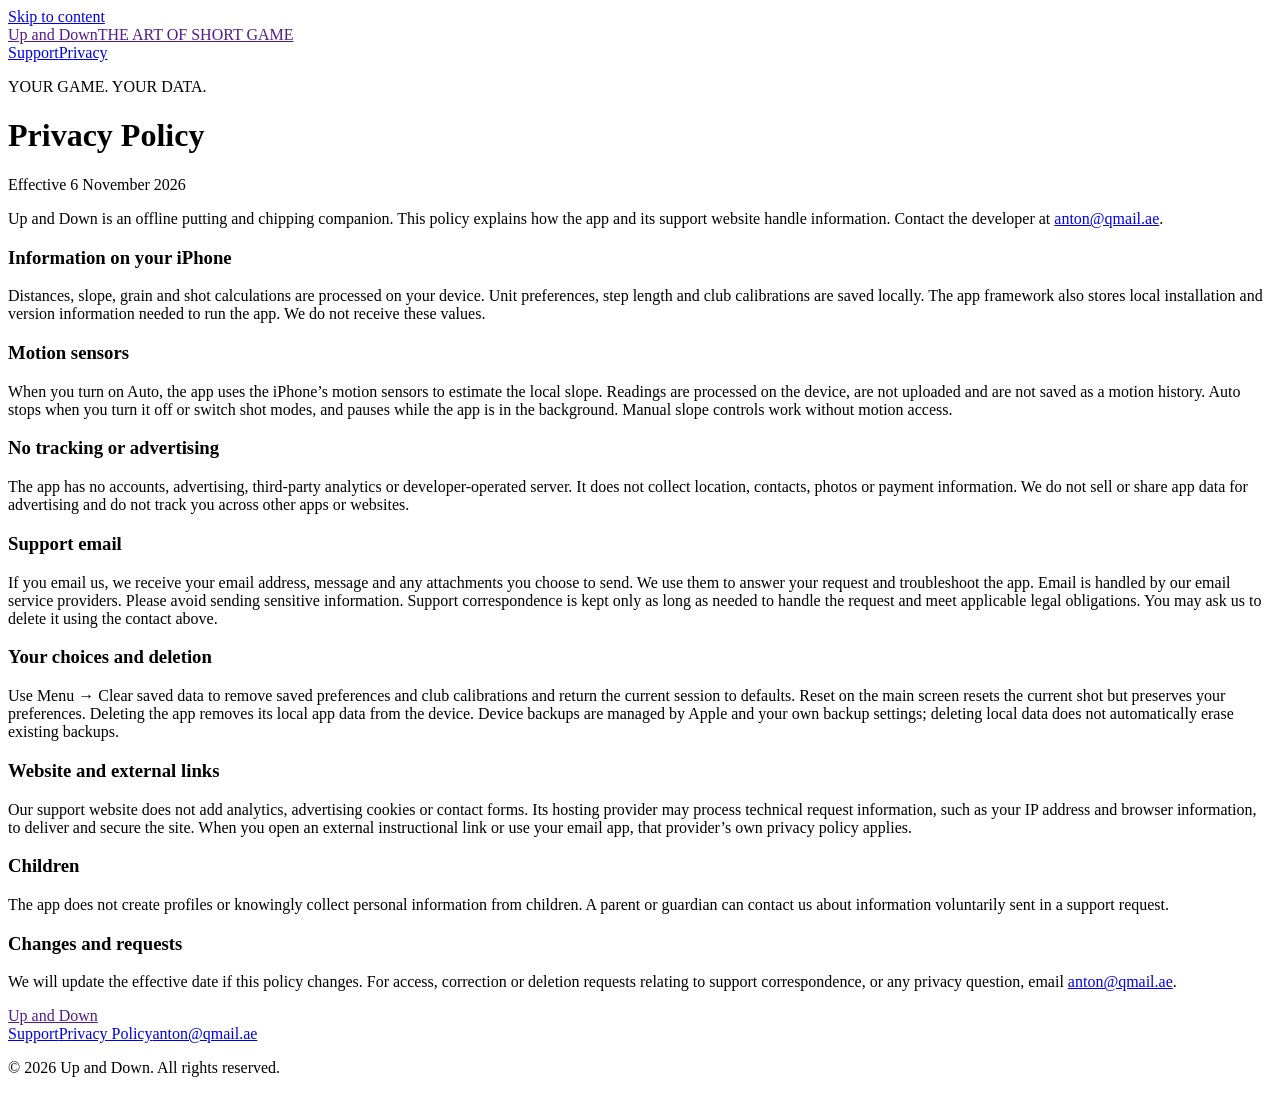
==== privacy/index.html @ eceee54b "Publish Up and Down support and privacy website" ====
<!doctype html><html lang="en"><head><base href="/up-and-down-support/"><meta charset="utf-8"><meta name="viewport" content="width=device-width,initial-scale=1"><meta name="description" content="Up and Down — an iPhone companion for putting and chipping. Support, practical guidance and privacy information."><meta name="theme-color" content="#849640"><link rel="icon" href="assets/icon.png"><link rel="stylesheet" href="style.css"><title>Privacy Policy · Up and Down</title></head><body><a class="skip" href="#main">Skip to content</a><header><a class="brand" href="">Up and Down<span>THE ART OF SHORT GAME</span></a><nav aria-label="Main navigation"><a href="support/">Support</a><a href="privacy/">Privacy</a></nav></header><main id="main" class="article"><p class="eyebrow">YOUR GAME. YOUR DATA.</p><h1>Privacy Policy</h1><p class="policy-date">Effective 6 November 2026</p>
<p>Up and Down is an offline putting and chipping companion. This policy explains how the app and its support website handle information. Contact the developer at <a href="mailto:anton@qmail.ae">anton@qmail.ae</a>.</p>
<h3>Information on your iPhone</h3><p>Distances, slope, grain and shot calculations are processed on your device. Unit preferences, step length and club calibrations are saved locally. The app framework also stores local installation and version information needed to run the app. We do not receive these values.</p>
<h3>Motion sensors</h3><p>When you turn on Auto, the app uses the iPhone’s motion sensors to estimate the local slope. Readings are processed on the device, are not uploaded and are not saved as a motion history. Auto stops when you turn it off or switch shot modes, and pauses while the app is in the background. Manual slope controls work without motion access.</p>
<h3>No tracking or advertising</h3><p>The app has no accounts, advertising, third-party analytics or developer-operated server. It does not collect location, contacts, photos or payment information. We do not sell or share app data for advertising and do not track you across other apps or websites.</p>
<h3>Support email</h3><p>If you email us, we receive your email address, message and any attachments you choose to send. We use them to answer your request and troubleshoot the app. Email is handled by our email service providers. Please avoid sending sensitive information. Support correspondence is kept only as long as needed to handle the request and meet applicable legal obligations. You may ask us to delete it using the contact above.</p>
<h3>Your choices and deletion</h3><p>Use Menu → Clear saved data to remove saved preferences and club calibrations and return the current session to defaults. Reset on the main screen resets the current shot but preserves your preferences. Deleting the app removes its local app data from the device. Device backups are managed by Apple and your own backup settings; deleting local data does not automatically erase existing backups.</p>
<h3>Website and external links</h3><p>Our support website does not add analytics, advertising cookies or contact forms. Its hosting provider may process technical request information, such as your IP address and browser information, to deliver and secure the site. When you open an external instructional link or use your email app, that provider’s own privacy policy applies.</p>
<h3>Children</h3><p>The app does not create profiles or knowingly collect personal information from children. A parent or guardian can contact us about information voluntarily sent in a support request.</p>
<h3>Changes and requests</h3><p>We will update the effective date if this policy changes. For access, correction or deletion requests relating to support correspondence, or any privacy question, email <a href="mailto:anton@qmail.ae">anton@qmail.ae</a>.</p></main><footer><a class="brand" href="">Up and Down</a><div><a href="support/">Support</a><a href="privacy/">Privacy Policy</a><a href="mailto:anton@qmail.ae">anton@qmail.ae</a></div><p>© 2026 Up and Down. All rights reserved.</p></footer></body></html>
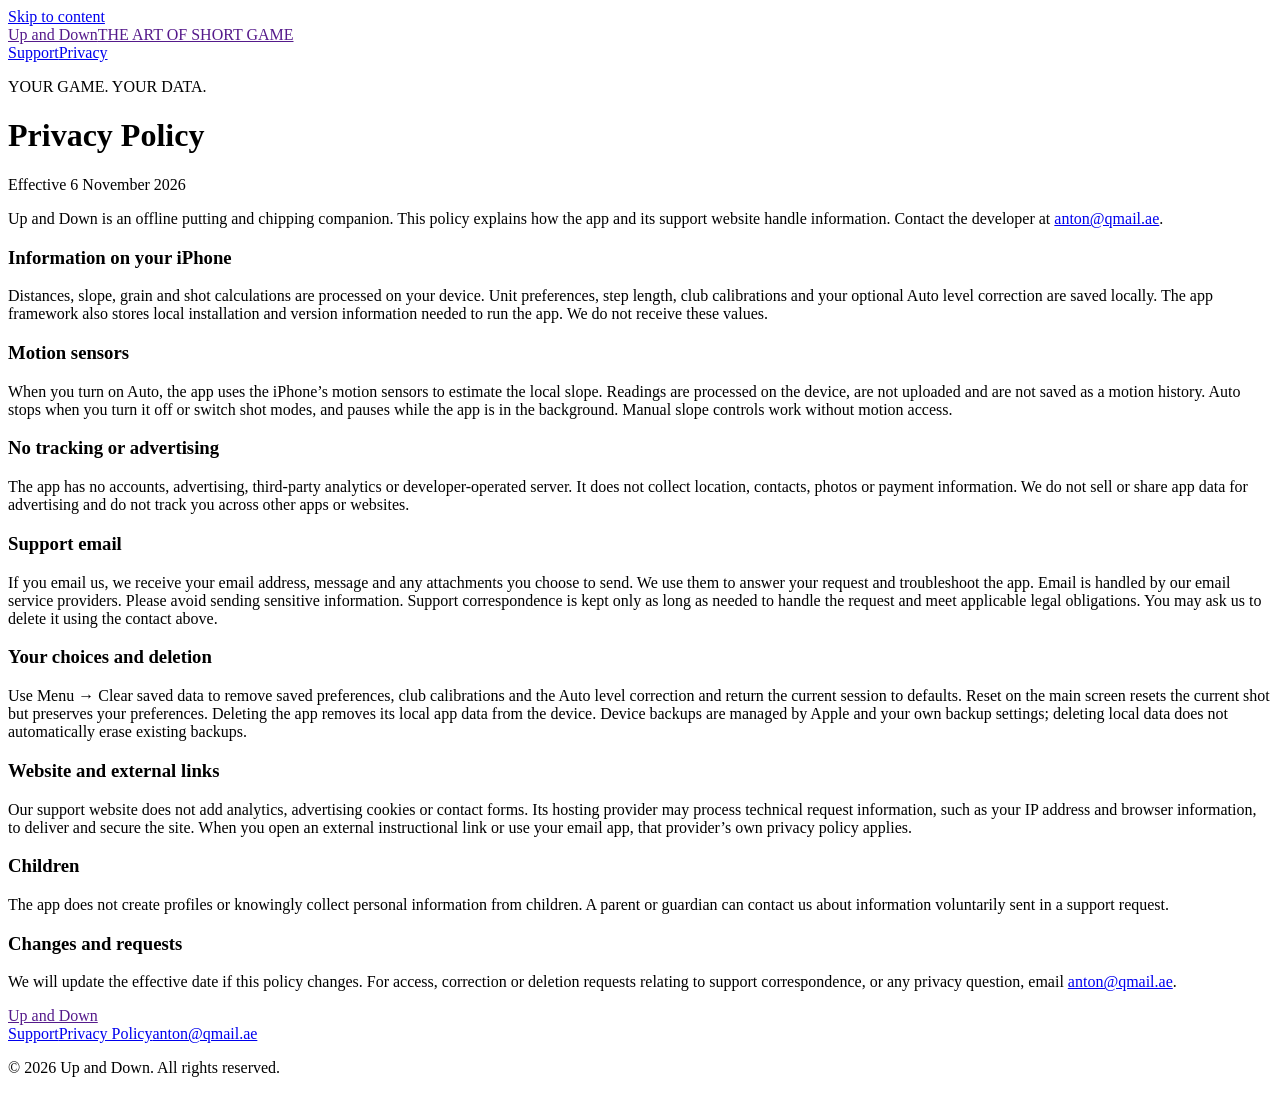
==== commit 1e8f82b8: "Document local Auto slope calibration and its reset" ====
--- a/privacy/index.html
+++ b/privacy/index.html
@@ -1,10 +1,10 @@
-<!doctype html><html lang="en"><head><base href="/up-and-down-support/"><meta charset="utf-8"><meta name="viewport" content="width=device-width,initial-scale=1"><meta name="description" content="Up and Down — an iPhone companion for putting and chipping. Support, practical guidance and privacy information."><meta name="theme-color" content="#849640"><link rel="icon" href="assets/icon.png"><link rel="stylesheet" href="style.css"><title>Privacy Policy · Up and Down</title></head><body><a class="skip" href="#main">Skip to content</a><header><a class="brand" href="">Up and Down<span>THE ART OF SHORT GAME</span></a><nav aria-label="Main navigation"><a href="support/">Support</a><a href="privacy/">Privacy</a></nav></header><main id="main" class="article"><p class="eyebrow">YOUR GAME. YOUR DATA.</p><h1>Privacy Policy</h1><p class="policy-date">Effective 6 November 2026</p>
+<!doctype html><html lang="en"><head><base href="/up-and-down-support/"><meta charset="utf-8"><meta name="viewport" content="width=device-width,initial-scale=1"><meta name="description" content="Up and Down — an iPhone companion for putting and chipping. Support, practical guidance and privacy information."><meta name="theme-color" content="#849640"><link rel="icon" href="assets/icon.png"><link rel="stylesheet" href="style.css"><title>Privacy Policy · Up and Down</title></head><body><a class="skip" href="privacy/#main">Skip to content</a><header><a class="brand" href="">Up and Down<span>THE ART OF SHORT GAME</span></a><nav aria-label="Main navigation"><a href="support/">Support</a><a href="privacy/">Privacy</a></nav></header><main id="main" class="article"><p class="eyebrow">YOUR GAME. YOUR DATA.</p><h1>Privacy Policy</h1><p class="policy-date">Effective 6 November 2026</p>
 <p>Up and Down is an offline putting and chipping companion. This policy explains how the app and its support website handle information. Contact the developer at <a href="mailto:anton@qmail.ae">anton@qmail.ae</a>.</p>
-<h3>Information on your iPhone</h3><p>Distances, slope, grain and shot calculations are processed on your device. Unit preferences, step length and club calibrations are saved locally. The app framework also stores local installation and version information needed to run the app. We do not receive these values.</p>
+<h3>Information on your iPhone</h3><p>Distances, slope, grain and shot calculations are processed on your device. Unit preferences, step length, club calibrations and your optional Auto level correction are saved locally. The app framework also stores local installation and version information needed to run the app. We do not receive these values.</p>
 <h3>Motion sensors</h3><p>When you turn on Auto, the app uses the iPhone’s motion sensors to estimate the local slope. Readings are processed on the device, are not uploaded and are not saved as a motion history. Auto stops when you turn it off or switch shot modes, and pauses while the app is in the background. Manual slope controls work without motion access.</p>
 <h3>No tracking or advertising</h3><p>The app has no accounts, advertising, third-party analytics or developer-operated server. It does not collect location, contacts, photos or payment information. We do not sell or share app data for advertising and do not track you across other apps or websites.</p>
 <h3>Support email</h3><p>If you email us, we receive your email address, message and any attachments you choose to send. We use them to answer your request and troubleshoot the app. Email is handled by our email service providers. Please avoid sending sensitive information. Support correspondence is kept only as long as needed to handle the request and meet applicable legal obligations. You may ask us to delete it using the contact above.</p>
-<h3>Your choices and deletion</h3><p>Use Menu → Clear saved data to remove saved preferences and club calibrations and return the current session to defaults. Reset on the main screen resets the current shot but preserves your preferences. Deleting the app removes its local app data from the device. Device backups are managed by Apple and your own backup settings; deleting local data does not automatically erase existing backups.</p>
+<h3>Your choices and deletion</h3><p>Use Menu → Clear saved data to remove saved preferences, club calibrations and the Auto level correction and return the current session to defaults. Reset on the main screen resets the current shot but preserves your preferences. Deleting the app removes its local app data from the device. Device backups are managed by Apple and your own backup settings; deleting local data does not automatically erase existing backups.</p>
 <h3>Website and external links</h3><p>Our support website does not add analytics, advertising cookies or contact forms. Its hosting provider may process technical request information, such as your IP address and browser information, to deliver and secure the site. When you open an external instructional link or use your email app, that provider’s own privacy policy applies.</p>
 <h3>Children</h3><p>The app does not create profiles or knowingly collect personal information from children. A parent or guardian can contact us about information voluntarily sent in a support request.</p>
 <h3>Changes and requests</h3><p>We will update the effective date if this policy changes. For access, correction or deletion requests relating to support correspondence, or any privacy question, email <a href="mailto:anton@qmail.ae">anton@qmail.ae</a>.</p></main><footer><a class="brand" href="">Up and Down</a><div><a href="support/">Support</a><a href="privacy/">Privacy Policy</a><a href="mailto:anton@qmail.ae">anton@qmail.ae</a></div><p>© 2026 Up and Down. All rights reserved.</p></footer></body></html>
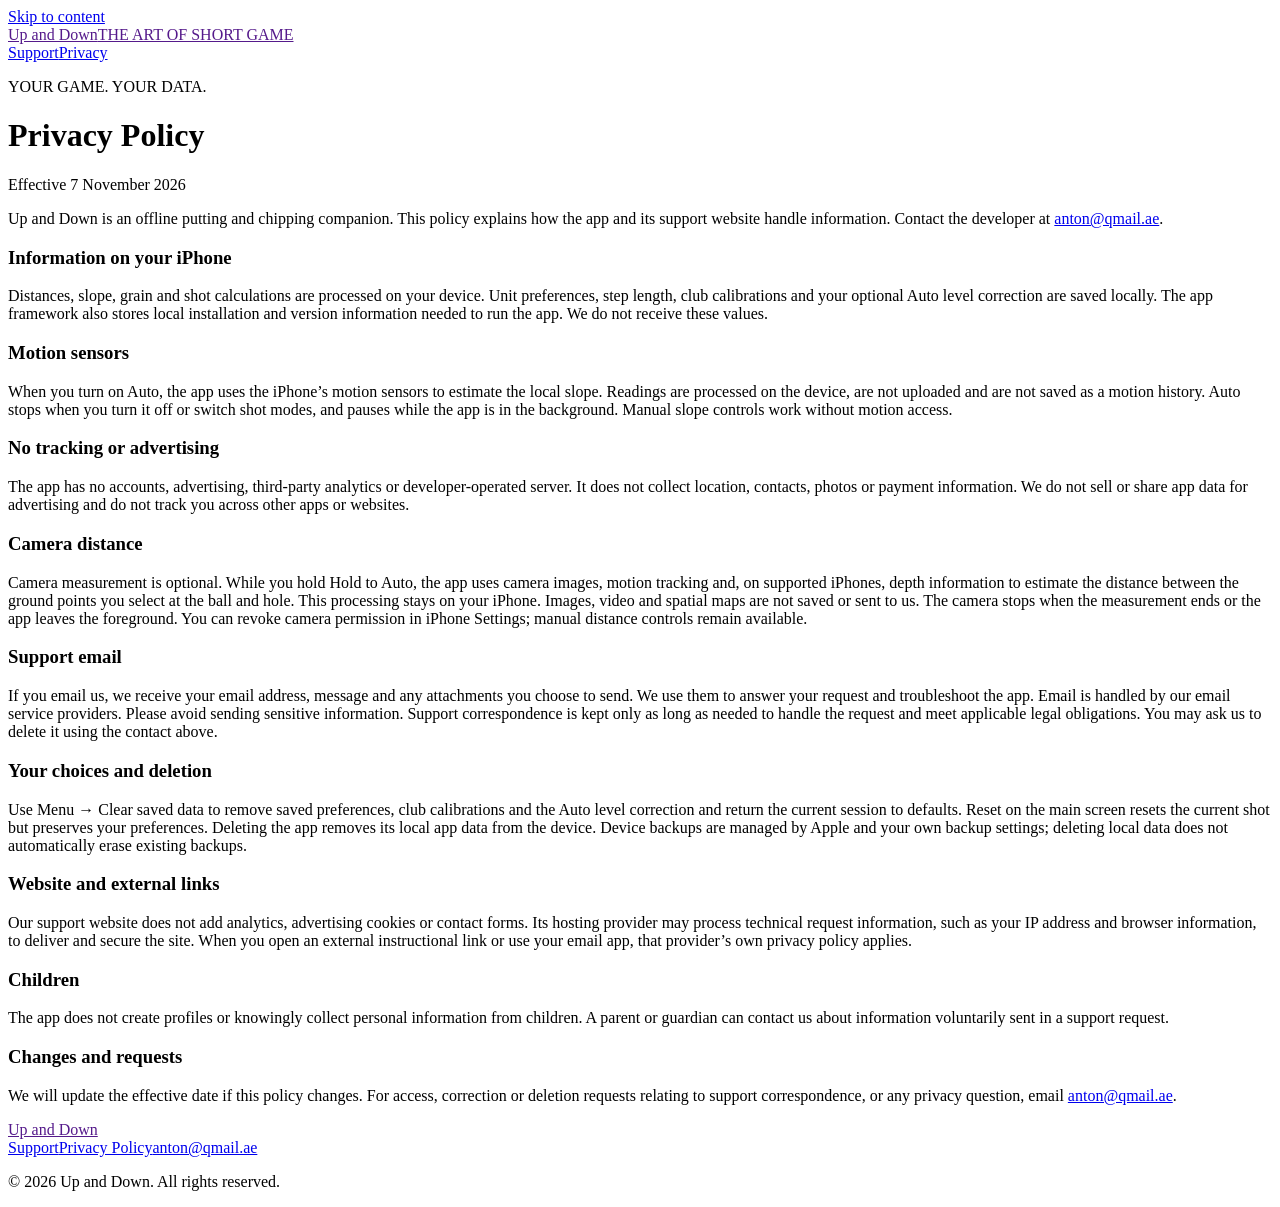
==== commit 458790d2: "Document optional on-device camera distance measurement" ====
--- a/privacy/index.html
+++ b/privacy/index.html
@@ -1,8 +1,9 @@
-<!doctype html><html lang="en"><head><base href="/up-and-down-support/"><meta charset="utf-8"><meta name="viewport" content="width=device-width,initial-scale=1"><meta name="description" content="Up and Down — an iPhone companion for putting and chipping. Support, practical guidance and privacy information."><meta name="theme-color" content="#849640"><link rel="icon" href="assets/icon.png"><link rel="stylesheet" href="style.css"><title>Privacy Policy · Up and Down</title></head><body><a class="skip" href="privacy/#main">Skip to content</a><header><a class="brand" href="">Up and Down<span>THE ART OF SHORT GAME</span></a><nav aria-label="Main navigation"><a href="support/">Support</a><a href="privacy/">Privacy</a></nav></header><main id="main" class="article"><p class="eyebrow">YOUR GAME. YOUR DATA.</p><h1>Privacy Policy</h1><p class="policy-date">Effective 6 November 2026</p>
+<!doctype html><html lang="en"><head><base href="/up-and-down-support/"><meta charset="utf-8"><meta name="viewport" content="width=device-width,initial-scale=1"><meta name="description" content="Up and Down — an iPhone companion for putting and chipping. Support, practical guidance and privacy information."><meta name="theme-color" content="#849640"><link rel="icon" href="assets/icon.png"><link rel="stylesheet" href="style.css"><title>Privacy Policy · Up and Down</title></head><body><a class="skip" href="privacy/#main">Skip to content</a><header><a class="brand" href="">Up and Down<span>THE ART OF SHORT GAME</span></a><nav aria-label="Main navigation"><a href="support/">Support</a><a href="privacy/">Privacy</a></nav></header><main id="main" class="article"><p class="eyebrow">YOUR GAME. YOUR DATA.</p><h1>Privacy Policy</h1><p class="policy-date">Effective 7 November 2026</p>
 <p>Up and Down is an offline putting and chipping companion. This policy explains how the app and its support website handle information. Contact the developer at <a href="mailto:anton@qmail.ae">anton@qmail.ae</a>.</p>
 <h3>Information on your iPhone</h3><p>Distances, slope, grain and shot calculations are processed on your device. Unit preferences, step length, club calibrations and your optional Auto level correction are saved locally. The app framework also stores local installation and version information needed to run the app. We do not receive these values.</p>
 <h3>Motion sensors</h3><p>When you turn on Auto, the app uses the iPhone’s motion sensors to estimate the local slope. Readings are processed on the device, are not uploaded and are not saved as a motion history. Auto stops when you turn it off or switch shot modes, and pauses while the app is in the background. Manual slope controls work without motion access.</p>
 <h3>No tracking or advertising</h3><p>The app has no accounts, advertising, third-party analytics or developer-operated server. It does not collect location, contacts, photos or payment information. We do not sell or share app data for advertising and do not track you across other apps or websites.</p>
+<h3>Camera distance</h3><p>Camera measurement is optional. While you hold Hold to Auto, the app uses camera images, motion tracking and, on supported iPhones, depth information to estimate the distance between the ground points you select at the ball and hole. This processing stays on your iPhone. Images, video and spatial maps are not saved or sent to us. The camera stops when the measurement ends or the app leaves the foreground. You can revoke camera permission in iPhone Settings; manual distance controls remain available.</p>
 <h3>Support email</h3><p>If you email us, we receive your email address, message and any attachments you choose to send. We use them to answer your request and troubleshoot the app. Email is handled by our email service providers. Please avoid sending sensitive information. Support correspondence is kept only as long as needed to handle the request and meet applicable legal obligations. You may ask us to delete it using the contact above.</p>
 <h3>Your choices and deletion</h3><p>Use Menu → Clear saved data to remove saved preferences, club calibrations and the Auto level correction and return the current session to defaults. Reset on the main screen resets the current shot but preserves your preferences. Deleting the app removes its local app data from the device. Device backups are managed by Apple and your own backup settings; deleting local data does not automatically erase existing backups.</p>
 <h3>Website and external links</h3><p>Our support website does not add analytics, advertising cookies or contact forms. Its hosting provider may process technical request information, such as your IP address and browser information, to deliver and secure the site. When you open an external instructional link or use your email app, that provider’s own privacy policy applies.</p>
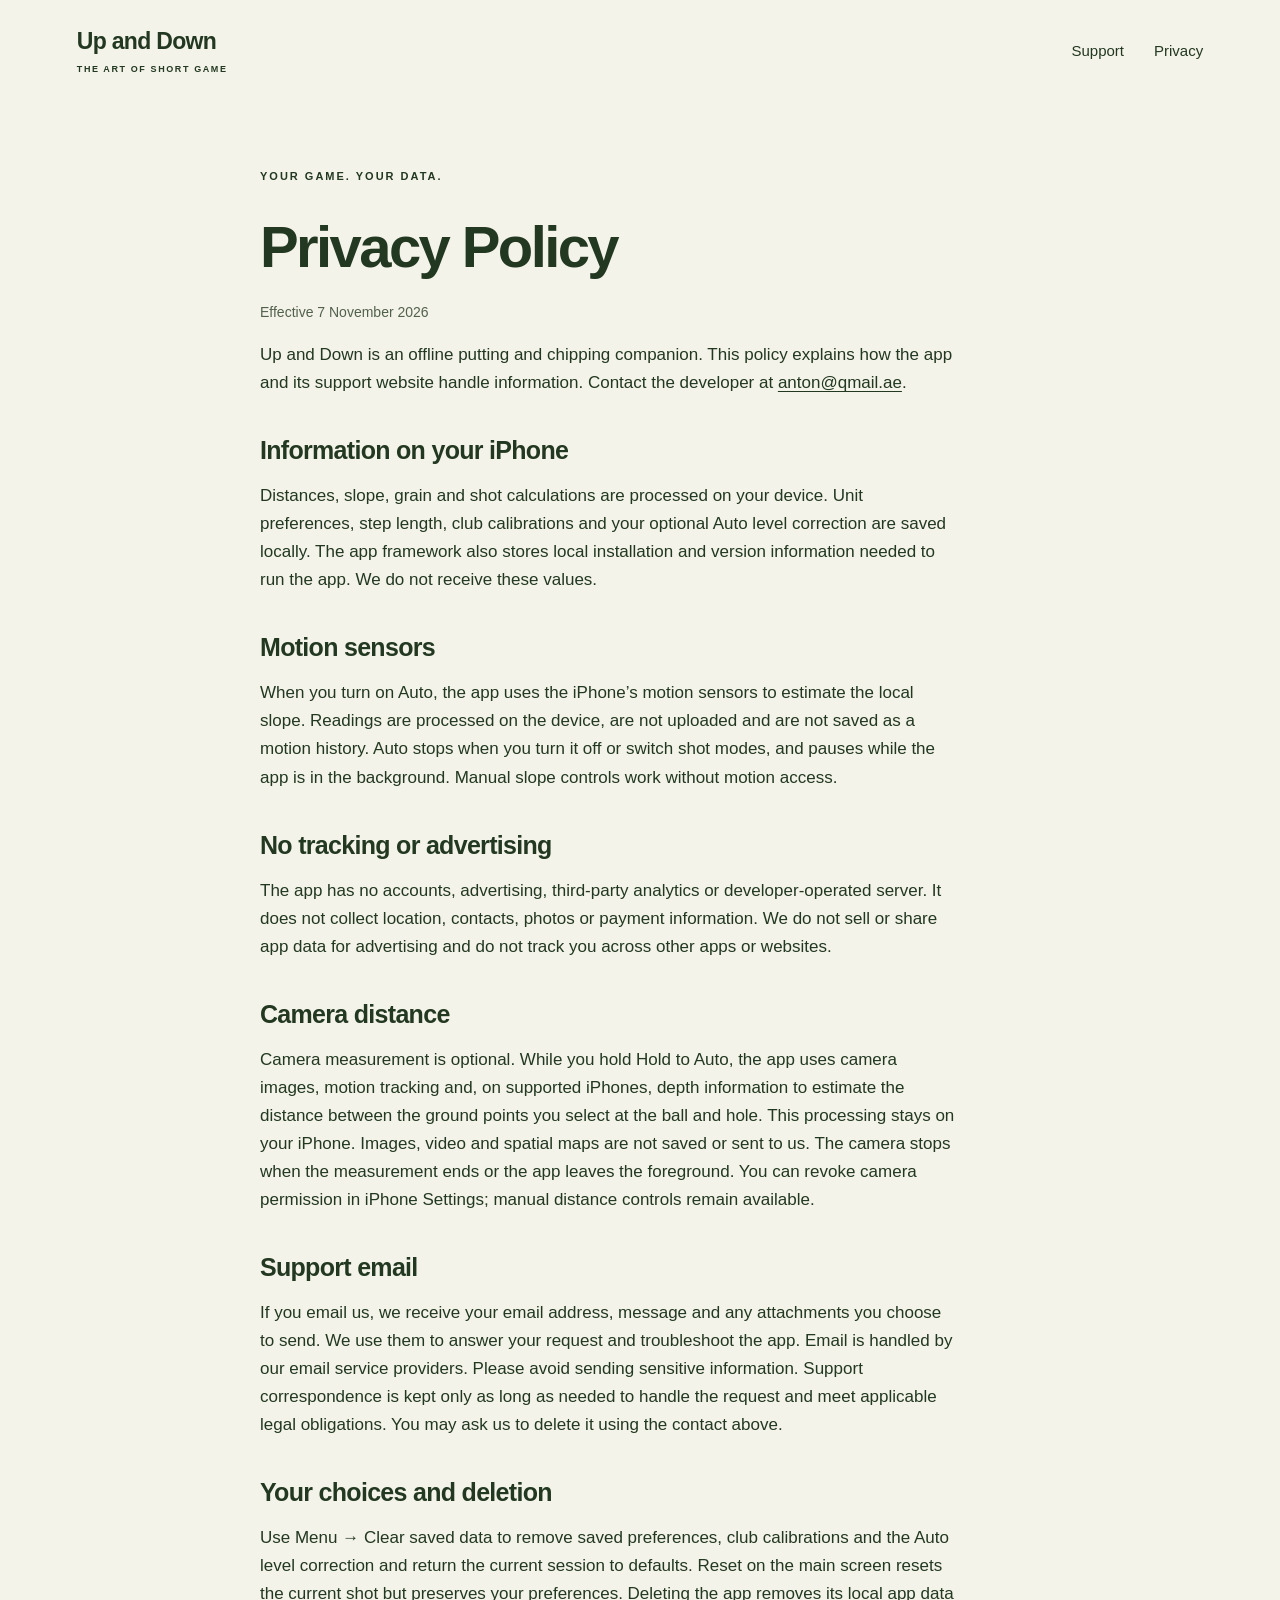
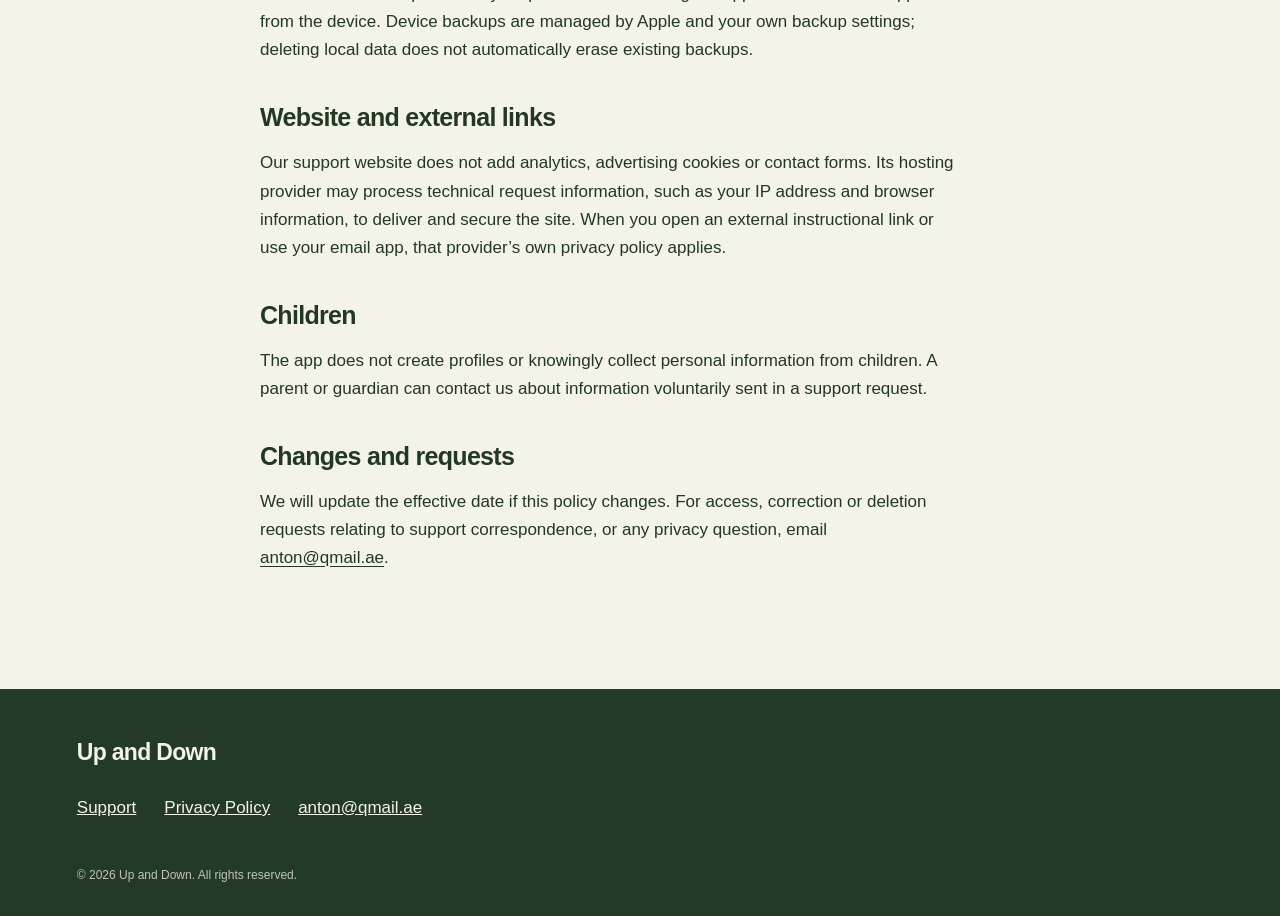
==== commit 5c79b04e: "Serve landing, support and privacy pages at tryupanddown.com" ====
--- a/privacy/index.html
+++ b/privacy/index.html
@@ -1,4 +1,4 @@
-<!doctype html><html lang="en"><head><base href="/up-and-down-support/"><meta charset="utf-8"><meta name="viewport" content="width=device-width,initial-scale=1"><meta name="description" content="Up and Down — an iPhone companion for putting and chipping. Support, practical guidance and privacy information."><meta name="theme-color" content="#849640"><link rel="icon" href="assets/icon.png"><link rel="stylesheet" href="style.css"><title>Privacy Policy · Up and Down</title></head><body><a class="skip" href="privacy/#main">Skip to content</a><header><a class="brand" href="">Up and Down<span>THE ART OF SHORT GAME</span></a><nav aria-label="Main navigation"><a href="support/">Support</a><a href="privacy/">Privacy</a></nav></header><main id="main" class="article"><p class="eyebrow">YOUR GAME. YOUR DATA.</p><h1>Privacy Policy</h1><p class="policy-date">Effective 7 November 2026</p>
+<!doctype html><html lang="en"><head><base href="/"><meta charset="utf-8"><meta name="viewport" content="width=device-width,initial-scale=1"><meta name="description" content="Up and Down — an iPhone companion for putting and chipping. Support, practical guidance and privacy information."><meta name="theme-color" content="#849640"><link rel="icon" href="assets/icon.png"><link rel="stylesheet" href="style.css"><title>Privacy Policy · Up and Down</title></head><body><a class="skip" href="privacy/#main">Skip to content</a><header><a class="brand" href="">Up and Down<span>THE ART OF SHORT GAME</span></a><nav aria-label="Main navigation"><a href="support/">Support</a><a href="privacy/">Privacy</a></nav></header><main id="main" class="article"><p class="eyebrow">YOUR GAME. YOUR DATA.</p><h1>Privacy Policy</h1><p class="policy-date">Effective 7 November 2026</p>
 <p>Up and Down is an offline putting and chipping companion. This policy explains how the app and its support website handle information. Contact the developer at <a href="mailto:anton@qmail.ae">anton@qmail.ae</a>.</p>
 <h3>Information on your iPhone</h3><p>Distances, slope, grain and shot calculations are processed on your device. Unit preferences, step length, club calibrations and your optional Auto level correction are saved locally. The app framework also stores local installation and version information needed to run the app. We do not receive these values.</p>
 <h3>Motion sensors</h3><p>When you turn on Auto, the app uses the iPhone’s motion sensors to estimate the local slope. Readings are processed on the device, are not uploaded and are not saved as a motion history. Auto stops when you turn it off or switch shot modes, and pauses while the app is in the background. Manual slope controls work without motion access.</p>
